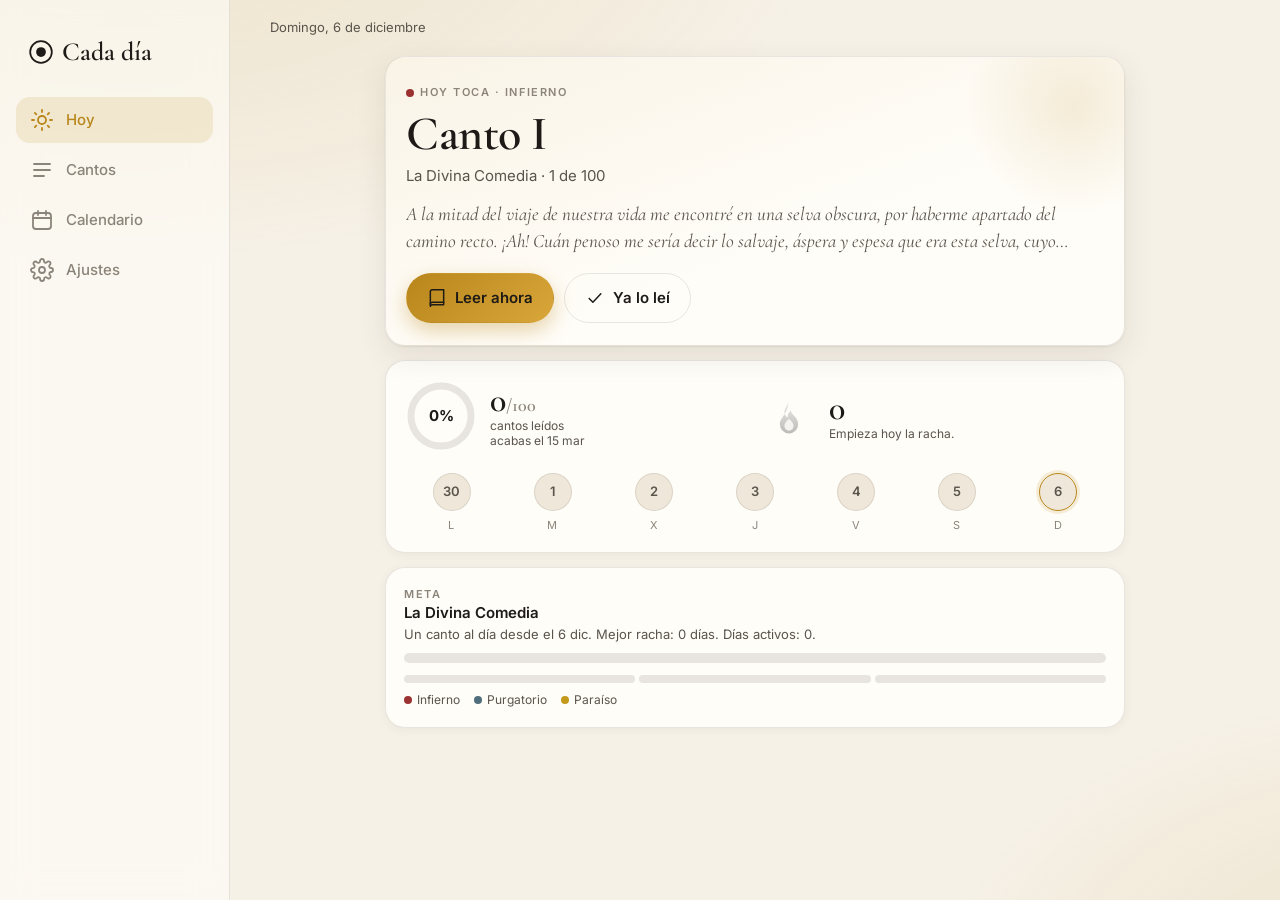
==== index.html @ b0aab3cf "deploy: rutina@76e5125" ====
<!doctype html>
<html lang="es">
<head>
  <meta charset="utf-8">
  <meta name="viewport" content="width=device-width, initial-scale=1, viewport-fit=cover">
  <title>Cada día</title>
  <meta name="description" content="Una cosa cada día. Un canto de la Divina Comedia hoy; lo que quieras mañana.">
  <meta name="theme-color" content="#f6f1e7" media="(prefers-color-scheme: light)">
  <meta name="theme-color" content="#14120f" media="(prefers-color-scheme: dark)">
  <meta name="mobile-web-app-capable" content="yes">
  <meta name="apple-mobile-web-app-capable" content="yes">
  <meta name="apple-mobile-web-app-status-bar-style" content="black-translucent">
  <meta name="apple-mobile-web-app-title" content="Cada día">
  <link rel="manifest" href="manifest.webmanifest">
  <link rel="icon" href="iconos/icono.svg" type="image/svg+xml">
  <link rel="apple-touch-icon" href="iconos/icono-180.png">
  <link rel="preconnect" href="https://fonts.googleapis.com">
  <link rel="preconnect" href="https://fonts.gstatic.com" crossorigin>
  <link href="https://fonts.googleapis.com/css2?family=Cormorant+Garamond:ital,wght@0,400;0,500;0,600;0,700;1,400;1,500&family=Inter:wght@400;500;600;700&display=swap" rel="stylesheet">
  <link rel="stylesheet" href="css/estilos.css">
</head>
<body>
  <div id="app" class="app" aria-live="polite">
    <div class="cargando"><div class="cargando__anillo"></div><p>Cada día</p></div>
  </div>
  <canvas id="confeti" class="confeti" aria-hidden="true"></canvas>
  <script type="module" src="js/app.js"></script>
</body>
</html>
---- css/estilos.css ----
/* ============================================================
   Cada día — hoja de estilos
   Mobile-first. Escritorio a partir de 900px (barra lateral).
   ============================================================ */

:root {
  --fondo: #f6f1e7;
  --fondo-2: #efe8da;
  --tarjeta: #fffdf8;
  --tinta: #1d1a17;
  --tinta-2: #5a544c;
  --tinta-3: #8b847a;
  --linea: rgba(29, 26, 23, 0.10);
  --oro: #b8861b;
  --oro-2: #d9a63a;
  --oro-suave: rgba(184, 134, 27, 0.14);
  --infierno: #9b3131;
  --purgatorio: #4f6d7a;
  --paraiso: #c39a1c;
  --exito: #3f7d4e;
  --sombra: 0 10px 30px rgba(61, 45, 15, 0.10), 0 1px 2px rgba(61, 45, 15, 0.08);
  --sombra-suave: 0 2px 10px rgba(61, 45, 15, 0.06);
  --radio: 20px;
  --radio-sm: 12px;
  --fuente-ui: "Inter", system-ui, -apple-system, "Segoe UI", sans-serif;
  --fuente-lectura: "Cormorant Garamond", "Iowan Old Style", Georgia, serif;
  --escala-lectura: 1;
  --safe-abajo: env(safe-area-inset-bottom, 0px);
  --safe-arriba: env(safe-area-inset-top, 0px);
  color-scheme: light;
}

@media (prefers-color-scheme: dark) {
  :root:not([data-tema="claro"]) {
    --fondo: #14120f;
    --fondo-2: #1c1915;
    --tarjeta: #201d18;
    --tinta: #efe7d6;
    --tinta-2: #b8ae9c;
    --tinta-3: #7f776a;
    --linea: rgba(239, 231, 214, 0.10);
    --oro: #d9a63a;
    --oro-2: #f0c25a;
    --oro-suave: rgba(217, 166, 58, 0.16);
    --infierno: #d05555;
    --purgatorio: #7fa3b3;
    --paraiso: #e6bd45;
    --exito: #6fb37f;
    --sombra: 0 10px 30px rgba(0, 0, 0, 0.45), 0 1px 2px rgba(0, 0, 0, 0.4);
    --sombra-suave: 0 2px 10px rgba(0, 0, 0, 0.3);
    color-scheme: dark;
  }
}
:root[data-tema="oscuro"] {
  --fondo: #14120f;
  --fondo-2: #1c1915;
  --tarjeta: #201d18;
  --tinta: #efe7d6;
  --tinta-2: #b8ae9c;
  --tinta-3: #7f776a;
  --linea: rgba(239, 231, 214, 0.10);
  --oro: #d9a63a;
  --oro-2: #f0c25a;
  --oro-suave: rgba(217, 166, 58, 0.16);
  --infierno: #d05555;
  --purgatorio: #7fa3b3;
  --paraiso: #e6bd45;
  --exito: #6fb37f;
  --sombra: 0 10px 30px rgba(0, 0, 0, 0.45), 0 1px 2px rgba(0, 0, 0, 0.4);
  --sombra-suave: 0 2px 10px rgba(0, 0, 0, 0.3);
  color-scheme: dark;
}

* { box-sizing: border-box; }
html { -webkit-text-size-adjust: 100%; }
body {
  margin: 0;
  background: var(--fondo);
  color: var(--tinta);
  font-family: var(--fuente-ui);
  font-size: 16px;
  line-height: 1.5;
  min-height: 100dvh;
  overscroll-behavior-y: none;
  -webkit-font-smoothing: antialiased;
}
body::before {
  /* textura de papel sutil */
  content: "";
  position: fixed; inset: 0; pointer-events: none; z-index: 0;
  background:
    radial-gradient(1200px 600px at 10% -10%, var(--oro-suave), transparent 60%),
    radial-gradient(800px 500px at 110% 110%, var(--oro-suave), transparent 60%);
  opacity: .9;
}
a { color: inherit; }
button { font: inherit; color: inherit; }
h1, h2, h3 { margin: 0; font-weight: 600; letter-spacing: -0.01em; }
p { margin: 0; }

.app { position: relative; z-index: 1; min-height: 100dvh; display: flex; flex-direction: column; }

/* ---------- carga ---------- */
.cargando { flex: 1; display: grid; place-items: center; gap: 12px; color: var(--tinta-3); font-family: var(--fuente-lectura); font-size: 22px; }
.cargando__anillo { width: 44px; height: 44px; border-radius: 50%; border: 3px solid var(--linea); border-top-color: var(--oro); animation: girar 1s linear infinite; }
@keyframes girar { to { transform: rotate(360deg); } }

/* ---------- estructura ---------- */
.capa { flex: 1; display: flex; flex-direction: column; }
.cabecera {
  position: sticky; top: 0; z-index: 5;
  padding: calc(10px + var(--safe-arriba)) 16px 10px;
  display: flex; align-items: center; justify-content: space-between; gap: 12px;
  background: color-mix(in srgb, var(--fondo) 82%, transparent);
  backdrop-filter: blur(14px); -webkit-backdrop-filter: blur(14px);
}
.cabecera__marca { font-family: var(--fuente-lectura); font-size: 22px; font-weight: 600; letter-spacing: 0.01em; display: flex; align-items: center; gap: 8px; }
.cabecera__marca svg { width: 22px; height: 22px; }
.cabecera__fecha { font-size: 13px; color: var(--tinta-2); }

.contenido { flex: 1; padding: 8px 16px calc(96px + var(--safe-abajo)); max-width: 720px; width: 100%; margin: 0 auto; }
.contenido--lectura { max-width: 680px; }

.vista { animation: aparecer .35s cubic-bezier(.2,.8,.2,1) both; }
@keyframes aparecer { from { opacity: 0; transform: translateY(10px); } to { opacity: 1; transform: none; } }

/* ---------- navegación ---------- */
.nav {
  position: fixed; left: 0; right: 0; bottom: 0; z-index: 6;
  display: flex; justify-content: space-around; align-items: stretch;
  padding: 6px 8px calc(8px + var(--safe-abajo));
  background: color-mix(in srgb, var(--tarjeta) 88%, transparent);
  backdrop-filter: blur(16px); -webkit-backdrop-filter: blur(16px);
  border-top: 1px solid var(--linea);
}
.nav__item {
  flex: 1; display: flex; flex-direction: column; align-items: center; gap: 3px;
  padding: 6px 4px; border: 0; background: none; border-radius: 14px;
  font-size: 11px; font-weight: 500; color: var(--tinta-3); cursor: pointer;
  transition: color .2s, transform .2s;
  -webkit-tap-highlight-color: transparent;
}
.nav__item svg { width: 24px; height: 24px; transition: transform .25s cubic-bezier(.34,1.56,.64,1); }
.nav__item.activo { color: var(--oro); }
.nav__item.activo svg { transform: translateY(-2px) scale(1.08); }
.nav__item:active svg { transform: scale(.9); }

/* ---------- tarjetas ---------- */
.tarjeta {
  background: var(--tarjeta); border-radius: var(--radio); box-shadow: var(--sombra-suave);
  border: 1px solid var(--linea); padding: 18px;
}
.tarjeta + .tarjeta, .bloque + .bloque { margin-top: 14px; }
.tarjeta--hero {
  position: relative; overflow: hidden; padding: 22px 20px;
  box-shadow: var(--sombra);
  background:
    linear-gradient(160deg, color-mix(in srgb, var(--tarjeta) 92%, var(--oro)) 0%, var(--tarjeta) 60%);
}
.tarjeta--hero::after {
  content: ""; position: absolute; right: -60px; top: -60px; width: 220px; height: 220px; border-radius: 50%;
  background: radial-gradient(circle, var(--oro-suave), transparent 70%); pointer-events: none;
}
.etiqueta { font-size: 11px; font-weight: 600; letter-spacing: .14em; text-transform: uppercase; color: var(--tinta-3); }
.etiqueta--seccion { display: inline-flex; align-items: center; gap: 6px; }
.etiqueta--seccion::before { content: ""; width: 8px; height: 8px; border-radius: 50%; background: var(--color-seccion, var(--oro)); }

.hero__titulo { font-family: var(--fuente-lectura); font-size: 40px; line-height: 1.05; font-weight: 600; margin-top: 6px; }
.hero__sub { color: var(--tinta-2); margin-top: 6px; font-size: 15px; }
.hero__extracto { font-family: var(--fuente-lectura); font-size: 19px; line-height: 1.4; color: var(--tinta-2); margin-top: 14px; font-style: italic; display: -webkit-box; -webkit-line-clamp: 3; -webkit-box-orient: vertical; overflow: hidden; }
.hero__acciones { display: flex; gap: 10px; margin-top: 18px; flex-wrap: wrap; }

.boton {
  display: inline-flex; align-items: center; justify-content: center; gap: 8px;
  padding: 13px 20px; border-radius: 999px; border: 1px solid transparent; cursor: pointer;
  font-weight: 600; font-size: 15px; transition: transform .15s, box-shadow .2s, background .2s, opacity .2s;
  -webkit-tap-highlight-color: transparent; text-decoration: none;
}
.boton:active { transform: scale(.97); }
.boton--primario { background: var(--tinta); color: var(--fondo); box-shadow: 0 8px 20px rgba(0,0,0,.18); }
.boton--primario:hover { transform: translateY(-1px); box-shadow: 0 12px 26px rgba(0,0,0,.22); }
.boton--oro { background: linear-gradient(135deg, var(--oro), var(--oro-2)); color: #1d1a17; box-shadow: 0 8px 20px rgba(184,134,27,.35); }
.boton--secundario { background: transparent; border-color: var(--linea); color: var(--tinta); }
.boton--secundario:hover { background: var(--oro-suave); }
.boton--peligro { background: transparent; border-color: color-mix(in srgb, var(--infierno) 40%, transparent); color: var(--infierno); }
.boton--bloque { width: 100%; padding: 16px 20px; font-size: 16px; }
.boton[disabled] { opacity: .5; pointer-events: none; }
.boton svg { width: 20px; height: 20px; }

/* ---------- estadísticas ---------- */
.stats { display: grid; grid-template-columns: 1fr 1fr; gap: 12px; }
.stat { display: flex; align-items: center; gap: 12px; }
.stat__num { font-family: var(--fuente-lectura); font-size: 34px; font-weight: 600; line-height: 1; }
.stat__txt { font-size: 12px; color: var(--tinta-2); line-height: 1.25; }

.anillo { position: relative; width: 74px; height: 74px; flex: none; }
.anillo svg { width: 100%; height: 100%; transform: rotate(-90deg); }
.anillo circle { fill: none; stroke-width: 7; stroke-linecap: round; }
.anillo__fondo { stroke: var(--linea); }
.anillo__valor { stroke: url(#gradOro); transition: stroke-dashoffset 1.1s cubic-bezier(.2,.8,.2,1); }
.anillo__centro { position: absolute; inset: 0; display: grid; place-items: center; font-weight: 700; font-size: 15px; }

.llama { position: relative; width: 56px; height: 56px; flex: none; display: grid; place-items: center; }
.llama svg { width: 44px; height: 44px; filter: drop-shadow(0 4px 10px rgba(217,120,40,.35)); animation: llamear 1.8s ease-in-out infinite; transform-origin: 50% 90%; }
.llama--apagada svg { filter: grayscale(1) opacity(.45); animation: none; }
@keyframes llamear { 0%,100% { transform: scale(1) rotate(-1.5deg); } 50% { transform: scale(1.06) rotate(1.5deg); } }

/* ---------- semana ---------- */
.semana { display: grid; grid-template-columns: repeat(7, 1fr); gap: 6px; margin-top: 4px; }
.dia { display: flex; flex-direction: column; align-items: center; gap: 6px; font-size: 11px; color: var(--tinta-3); text-transform: uppercase; letter-spacing: .06em; }
.dia__marca {
  width: 38px; height: 38px; border-radius: 50%; display: grid; place-items: center;
  border: 1.5px solid var(--linea); color: var(--tinta-2); font-size: 13px; font-weight: 600; letter-spacing: 0;
  background: var(--fondo-2); transition: transform .3s cubic-bezier(.34,1.56,.64,1), background .3s, color .3s;
  animation: entrar .4s both;
}
.dia__marca svg { width: 18px; height: 18px; }
.dia--hecho .dia__marca { background: linear-gradient(135deg, var(--oro), var(--oro-2)); border-color: transparent; color: #1d1a17; }
.dia--hoy .dia__marca { border-color: var(--oro); box-shadow: 0 0 0 3px var(--oro-suave); }
.dia--futuro .dia__marca { opacity: .4; }
@keyframes entrar { from { transform: scale(.6); opacity: 0; } to { transform: scale(1); opacity: 1; } }

/* ---------- lista ---------- */
.seccion-titulo { display: flex; align-items: baseline; justify-content: space-between; margin: 22px 4px 10px; }
.seccion-titulo h2 { font-family: var(--fuente-lectura); font-size: 26px; }
.seccion-titulo span { font-size: 13px; color: var(--tinta-3); }
.lista { display: flex; flex-direction: column; gap: 8px; }
.item {
  display: flex; align-items: center; gap: 14px; padding: 12px 14px; border-radius: var(--radio-sm);
  background: var(--tarjeta); border: 1px solid var(--linea); cursor: pointer; text-align: left; width: 100%;
  transition: transform .15s, box-shadow .2s, border-color .2s;
  -webkit-tap-highlight-color: transparent;
}
.item:hover { box-shadow: var(--sombra-suave); border-color: color-mix(in srgb, var(--oro) 40%, transparent); }
.item:active { transform: scale(.985); }
.item--hoy { border-color: var(--oro); box-shadow: 0 0 0 3px var(--oro-suave); }
.item__num { font-family: var(--fuente-lectura); font-size: 22px; font-weight: 600; width: 36px; text-align: center; color: var(--tinta-2); flex: none; }
.item__cuerpo { flex: 1; min-width: 0; }
.item__titulo { font-weight: 600; font-size: 15px; }
.item__meta { font-size: 12px; color: var(--tinta-3); }
.check {
  width: 30px; height: 30px; border-radius: 50%; border: 1.5px solid var(--linea); display: grid; place-items: center; flex: none;
  color: transparent; background: var(--fondo-2); transition: background .25s, border-color .25s, transform .3s cubic-bezier(.34,1.56,.64,1);
}
.check svg { width: 16px; height: 16px; }
.check--hecho { background: var(--exito); border-color: var(--exito); color: #fff; }
.check--pop { animation: pop .5s cubic-bezier(.34,1.56,.64,1); }
@keyframes pop { 0% { transform: scale(.4); } 60% { transform: scale(1.25); } 100% { transform: scale(1); } }

/* ---------- lectura ---------- */
.lectura__cab { display: flex; align-items: center; gap: 10px; margin-bottom: 8px; }
.boton-icono { width: 42px; height: 42px; border-radius: 50%; border: 1px solid var(--linea); background: var(--tarjeta); display: grid; place-items: center; cursor: pointer; flex: none; transition: background .2s, transform .15s; }
.boton-icono:active { transform: scale(.92); }
.boton-icono svg { width: 20px; height: 20px; }
.lectura__titulo { font-family: var(--fuente-lectura); font-size: 44px; line-height: 1; font-weight: 600; margin-top: 6px; }
.lectura__sub { color: var(--tinta-2); margin-top: 4px; }
.lectura__texto { margin-top: 26px; font-family: var(--fuente-lectura); font-size: calc(21px * var(--escala-lectura)); line-height: 1.55; }
.lectura__texto p { margin: 0 0 1.1em; text-wrap: pretty; hyphens: auto; }
.lectura__texto p:first-child::first-letter {
  font-size: 3.1em; float: left; line-height: .85; padding: 4px 8px 0 0; color: var(--oro); font-weight: 600;
}
.nota-ref { font-size: .55em; line-height: 0; vertical-align: super; }
.nota-ref a { color: var(--oro); text-decoration: none; font-weight: 600; padding: 0 2px; }
.lectura__notas { margin: 26px 0 0; padding: 16px 0 0 1.4em; border-top: 1px dashed var(--linea); font-size: 14px; color: var(--tinta-2); line-height: 1.45; }
.lectura__notas li { margin-bottom: 8px; padding: 2px 6px; border-radius: 6px; transition: background .4s; }
.lectura__notas li::marker { color: var(--oro); font-weight: 600; }
.lectura__notas li.nota-activa { background: var(--oro-suave); }
.lectura__pie { margin-top: 30px; padding-top: 20px; border-top: 1px solid var(--linea); display: flex; flex-direction: column; gap: 12px; }
.lectura__hecho { display: flex; align-items: center; gap: 10px; color: var(--exito); font-weight: 600; }
.lectura__navs { display: flex; justify-content: space-between; gap: 10px; }
.progreso-lectura { position: fixed; top: 0; left: 0; height: 3px; background: linear-gradient(90deg, var(--oro), var(--oro-2)); width: 0; z-index: 7; transition: width .1s linear; }
.control-letra { display: inline-flex; gap: 4px; margin-left: auto; }

/* ---------- calendario ---------- */
.calendario__cab { display: flex; align-items: center; justify-content: space-between; margin-bottom: 12px; }
.calendario__mes { font-family: var(--fuente-lectura); font-size: 26px; font-weight: 600; }
.calendario__grid { display: grid; grid-template-columns: repeat(7, 1fr); gap: 6px; }
.calendario__dow { text-align: center; font-size: 11px; color: var(--tinta-3); text-transform: uppercase; letter-spacing: .08em; padding-bottom: 4px; }
.celda { aspect-ratio: 1; border-radius: 12px; display: grid; place-items: center; font-size: 13px; font-weight: 500; color: var(--tinta-2); background: var(--fondo-2); border: 1px solid transparent; position: relative; animation: entrar .35s both; }
.celda--vacia { background: transparent; }
.celda--hecho { background: linear-gradient(135deg, var(--oro), var(--oro-2)); color: #1d1a17; font-weight: 700; }
.celda--hoy { border-color: var(--oro); box-shadow: 0 0 0 2px var(--oro-suave); }
.celda--futuro { opacity: .35; }
.celda--fallo { background: color-mix(in srgb, var(--infierno) 12%, var(--fondo-2)); }
.celda__pts { position: absolute; bottom: 4px; font-size: 9px; opacity: .8; }

.meta-resumen { display: grid; grid-template-columns: 1fr 1fr 1fr; gap: 10px; text-align: center; }
.meta-resumen .stat__num { font-size: 28px; }
.meta-resumen .stat__txt { font-size: 11px; }

.barra { height: 10px; border-radius: 999px; background: var(--linea); overflow: hidden; margin-top: 10px; }
.barra__valor { height: 100%; width: 0; border-radius: 999px; background: linear-gradient(90deg, var(--oro), var(--oro-2)); transition: width 1.2s cubic-bezier(.2,.8,.2,1); }
.barra-secciones { display: flex; gap: 4px; margin-top: 12px; }
.barra-secciones > div { flex: 1; height: 8px; border-radius: 999px; background: var(--linea); overflow: hidden; }
.barra-secciones > div > i { display: block; height: 100%; width: 0; background: var(--color-seccion); transition: width 1.2s cubic-bezier(.2,.8,.2,1); }
.leyenda { display: flex; gap: 14px; margin-top: 8px; font-size: 12px; color: var(--tinta-2); flex-wrap: wrap; }
.leyenda span::before { content: ""; display: inline-block; width: 8px; height: 8px; border-radius: 50%; background: var(--color-seccion); margin-right: 5px; }

/* ---------- ajustes ---------- */
.campo { display: flex; align-items: center; justify-content: space-between; gap: 12px; padding: 12px 0; border-bottom: 1px solid var(--linea); }
.campo:last-child { border-bottom: 0; }
.campo__txt { flex: 1; }
.campo__titulo { font-weight: 600; font-size: 15px; }
.campo__desc { font-size: 12px; color: var(--tinta-3); margin-top: 2px; }
.campo input[type="time"], .campo select, .campo input[type="text"], .campo input[type="password"] {
  font: inherit; padding: 8px 12px; border-radius: 10px; border: 1px solid var(--linea); background: var(--fondo-2); color: var(--tinta); max-width: 200px;
}
.campo input[type="text"], .campo input[type="password"] { width: 100%; max-width: none; }
.campo--columna { flex-direction: column; align-items: stretch; }
.interruptor { position: relative; width: 50px; height: 30px; border-radius: 999px; background: var(--linea); border: 0; cursor: pointer; transition: background .25s; flex: none; }
.interruptor::after { content: ""; position: absolute; top: 3px; left: 3px; width: 24px; height: 24px; border-radius: 50%; background: #fff; box-shadow: 0 1px 4px rgba(0,0,0,.3); transition: transform .25s cubic-bezier(.34,1.56,.64,1); }
.interruptor[aria-checked="true"] { background: var(--exito); }
.interruptor[aria-checked="true"]::after { transform: translateX(20px); }
.nota { font-size: 13px; color: var(--tinta-2); line-height: 1.45; }
.nota--aviso { padding: 10px 12px; border-radius: 10px; background: var(--oro-suave); }
.nota--error { background: color-mix(in srgb, var(--infierno) 12%, transparent); color: var(--infierno); }
.nota code { font-size: 12px; background: var(--fondo-2); padding: 1px 5px; border-radius: 4px; }

/* ---------- toast ---------- */
.toast {
  position: fixed; left: 50%; bottom: calc(92px + var(--safe-abajo)); transform: translateX(-50%) translateY(20px);
  background: var(--tinta); color: var(--fondo); padding: 12px 18px; border-radius: 999px; font-size: 14px; font-weight: 500;
  box-shadow: var(--sombra); opacity: 0; transition: opacity .25s, transform .3s cubic-bezier(.2,.8,.2,1); z-index: 20; pointer-events: none; max-width: calc(100vw - 32px); text-align: center;
}
.toast.visible { opacity: 1; transform: translateX(-50%) translateY(0); }

/* ---------- celebración ---------- */
.confeti { position: fixed; inset: 0; pointer-events: none; z-index: 30; width: 100%; height: 100%; }
.celebracion { text-align: center; padding: 30px 20px; }
.celebracion__icono { font-size: 64px; animation: saltar 1s cubic-bezier(.34,1.56,.64,1) both; }
.celebracion h2 { font-family: var(--fuente-lectura); font-size: 34px; margin-top: 8px; }
@keyframes saltar { 0% { transform: scale(0) rotate(-20deg); } 70% { transform: scale(1.15) rotate(5deg); } 100% { transform: scale(1) rotate(0); } }

.vacio { text-align: center; color: var(--tinta-3); padding: 40px 20px; font-family: var(--fuente-lectura); font-size: 20px; }
.oculto { display: none !important; }
.fila { display: flex; gap: 10px; align-items: center; flex-wrap: wrap; }
.grow { flex: 1; }
.mt { margin-top: 14px; }

/* ---------- escritorio ---------- */
@media (min-width: 900px) {
  .app { flex-direction: row; }
  .nav {
    position: sticky; top: 0; bottom: auto; height: 100dvh; width: 230px; flex: none;
    flex-direction: column; justify-content: flex-start; gap: 4px; padding: 28px 16px;
    border-top: 0; border-right: 1px solid var(--linea); background: color-mix(in srgb, var(--tarjeta) 60%, transparent);
  }
  .nav__marca { font-family: var(--fuente-lectura); font-size: 26px; font-weight: 600; padding: 4px 12px 22px; display: flex; align-items: center; gap: 8px; }
  .nav__marca svg { width: 26px; height: 26px; }
  .nav__item { flex: none; flex-direction: row; gap: 12px; padding: 11px 14px; font-size: 15px; justify-content: flex-start; }
  .nav__item.activo { background: var(--oro-suave); }
  .nav__item.activo svg { transform: none; }
  .capa { flex: 1; min-width: 0; }
  .cabecera { padding: 18px 40px 10px; background: transparent; backdrop-filter: none; }
  .cabecera__marca { display: none; }
  .contenido { padding: 8px 40px 60px; max-width: 820px; }
  .contenido--lectura { max-width: 720px; }
  .hero__titulo { font-size: 48px; }
  .lectura__titulo { font-size: 54px; }
  .lectura__texto { font-size: calc(23px * var(--escala-lectura)); }
  .stats { grid-template-columns: 1fr 1fr; }
  .toast { bottom: 30px; }
}
@media (max-width: 899px) { .nav__marca { display: none; } }

@media (prefers-reduced-motion: reduce) {
  *, *::before, *::after { animation-duration: .01ms !important; transition-duration: .01ms !important; }
}
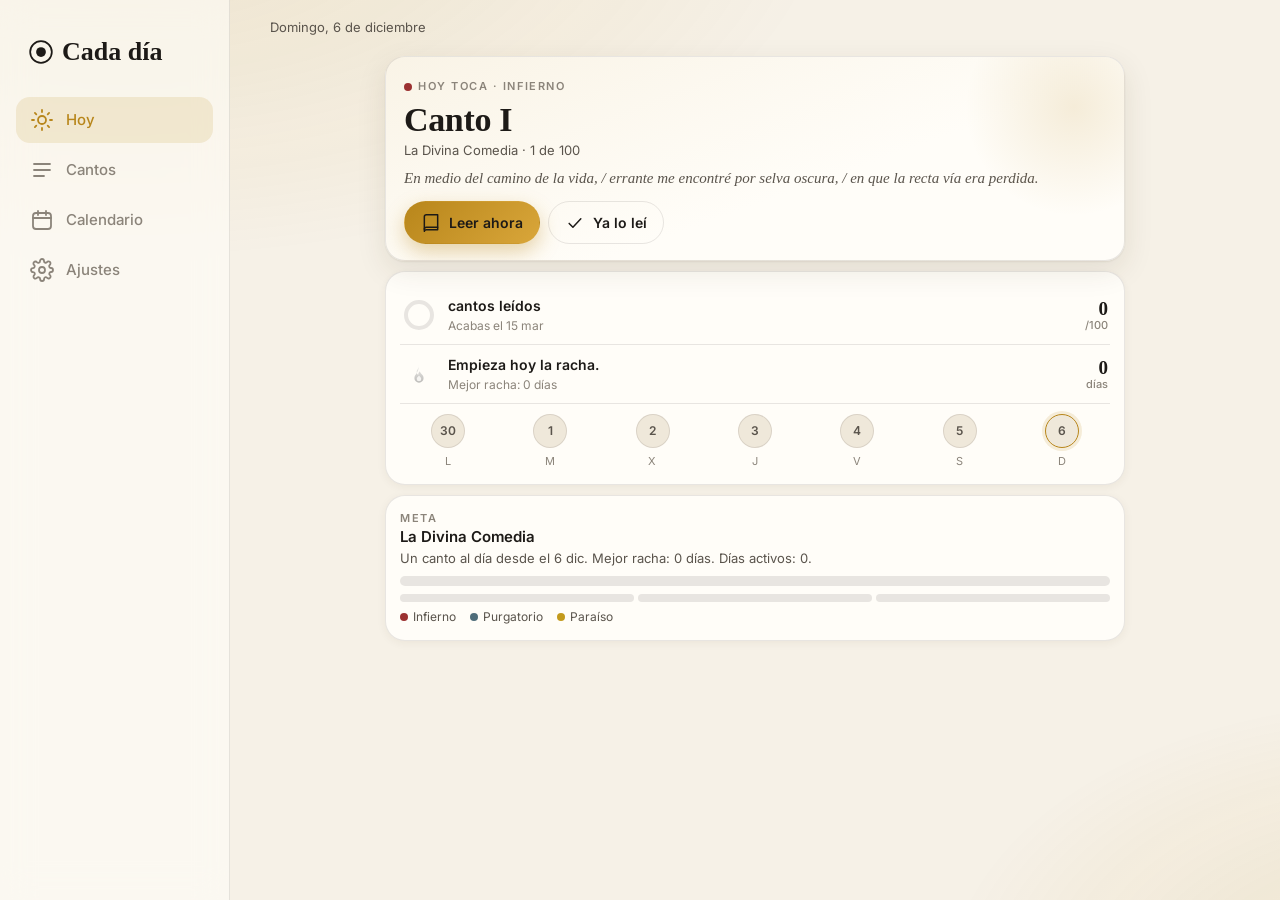
==== commit b24a952a: "deploy: rutina@e679e88" ====
--- a/index.html
+++ b/index.html
@@ -16,7 +16,7 @@
   <link rel="apple-touch-icon" href="iconos/icono-180.png">
   <link rel="preconnect" href="https://fonts.googleapis.com">
   <link rel="preconnect" href="https://fonts.gstatic.com" crossorigin>
-  <link href="https://fonts.googleapis.com/css2?family=Cormorant+Garamond:ital,wght@0,400;0,500;0,600;0,700;1,400;1,500&family=Inter:wght@400;500;600;700&display=swap" rel="stylesheet">
+  <link href="https://fonts.googleapis.com/css2?family=Inter:wght@400;500;600;700&display=swap" rel="stylesheet">
   <link rel="stylesheet" href="css/estilos.css">
 </head>
 <body>
--- a/css/estilos.css
+++ b/css/estilos.css
@@ -23,7 +23,7 @@
   --radio: 20px;
   --radio-sm: 12px;
   --fuente-ui: "Inter", system-ui, -apple-system, "Segoe UI", sans-serif;
-  --fuente-lectura: "Cormorant Garamond", "Iowan Old Style", Georgia, serif;
+  --fuente-lectura: Georgia, "Times New Roman", serif; /* la misma letra que Laudes */
   --escala-lectura: 1;
   --safe-abajo: env(safe-area-inset-bottom, 0px);
   --safe-arriba: env(safe-area-inset-top, 0px);
@@ -152,7 +152,7 @@
 }
 .tarjeta + .tarjeta, .bloque + .bloque { margin-top: 14px; }
 .tarjeta--hero {
-  position: relative; overflow: hidden; padding: 22px 20px;
+  position: relative; overflow: hidden; padding: 16px 18px;
   box-shadow: var(--sombra);
   background:
     linear-gradient(160deg, color-mix(in srgb, var(--tarjeta) 92%, var(--oro)) 0%, var(--tarjeta) 60%);
@@ -165,10 +165,10 @@
 .etiqueta--seccion { display: inline-flex; align-items: center; gap: 6px; }
 .etiqueta--seccion::before { content: ""; width: 8px; height: 8px; border-radius: 50%; background: var(--color-seccion, var(--oro)); }
 
-.hero__titulo { font-family: var(--fuente-lectura); font-size: 40px; line-height: 1.05; font-weight: 600; margin-top: 6px; }
-.hero__sub { color: var(--tinta-2); margin-top: 6px; font-size: 15px; }
-.hero__extracto { font-family: var(--fuente-lectura); font-size: 19px; line-height: 1.4; color: var(--tinta-2); margin-top: 14px; font-style: italic; display: -webkit-box; -webkit-line-clamp: 3; -webkit-box-orient: vertical; overflow: hidden; }
-.hero__acciones { display: flex; gap: 10px; margin-top: 18px; flex-wrap: wrap; }
+.hero__titulo { font-family: var(--fuente-lectura); font-size: 28px; line-height: 1.1; font-weight: 600; margin-top: 4px; }
+.hero__sub { color: var(--tinta-2); margin-top: 3px; font-size: 13px; }
+.hero__extracto { font-family: var(--fuente-lectura); font-size: 15px; line-height: 1.4; color: var(--tinta-2); margin-top: 8px; font-style: italic; display: -webkit-box; -webkit-line-clamp: 2; -webkit-box-orient: vertical; overflow: hidden; }
+.hero__acciones { display: flex; gap: 8px; margin-top: 12px; flex-wrap: wrap; }
 
 .boton {
   display: inline-flex; align-items: center; justify-content: center; gap: 8px;
@@ -187,15 +187,14 @@
 .boton[disabled] { opacity: .5; pointer-events: none; }
 .boton svg { width: 20px; height: 20px; }
 
-/* ---------- estadísticas ---------- */
-.stats { display: grid; grid-template-columns: 1fr 1fr; gap: 12px; }
-.stat { display: flex; align-items: center; gap: 12px; }
+/* ---------- estadísticas (las usa el resumen de Calendario; en Hoy va todo por .panel-fila) ---------- */
 .stat__num { font-family: var(--fuente-lectura); font-size: 34px; font-weight: 600; line-height: 1; }
 .stat__txt { font-size: 12px; color: var(--tinta-2); line-height: 1.25; }
 
-.anillo { position: relative; width: 74px; height: 74px; flex: none; }
+/* el tamaño lo pone el estilo inline (anillo(pct, texto, tam) en vistas.js) */
+.anillo { position: relative; flex: none; }
 .anillo svg { width: 100%; height: 100%; transform: rotate(-90deg); }
-.anillo circle { fill: none; stroke-width: 7; stroke-linecap: round; }
+.anillo circle { fill: none; stroke-linecap: round; }
 .anillo__fondo { stroke: var(--linea); }
 .anillo__valor { stroke: url(#gradOro); transition: stroke-dashoffset 1.1s cubic-bezier(.2,.8,.2,1); }
 .anillo__centro { position: absolute; inset: 0; display: grid; place-items: center; font-weight: 700; font-size: 15px; }
@@ -203,14 +202,27 @@
 .llama { position: relative; width: 56px; height: 56px; flex: none; display: grid; place-items: center; }
 .llama svg { width: 44px; height: 44px; filter: drop-shadow(0 4px 10px rgba(217,120,40,.35)); animation: llamear 1.8s ease-in-out infinite; transform-origin: 50% 90%; }
 .llama--apagada svg { filter: grayscale(1) opacity(.45); animation: none; }
+/* icono de fila compacta (panel de "Hoy"): mismo dibujo, a tamaño de icono de lista */
+.llama--fila { width: 34px; height: 34px; }
+.llama--fila svg { width: 22px; height: 22px; }
+
+/* ---------- panel compacto (icono + texto + valor), estilo lista densa ---------- */
+.panel-fila { display: flex; align-items: center; gap: 12px; padding: 9px 2px; border-bottom: 1px solid var(--linea); }
+.panel-fila__icono { flex: none; width: 34px; height: 34px; display: grid; place-items: center; }
+.panel-fila__txt { flex: 1; min-width: 0; }
+.panel-fila__titulo { font-size: 14px; font-weight: 600; }
+.panel-fila__sub { font-size: 12px; color: var(--tinta-3); margin-top: 1px; }
+.panel-fila__valor { flex: none; text-align: right; font-family: var(--fuente-lectura); font-weight: 700; font-size: 19px; line-height: 1; }
+.panel-fila__valor span { display: block; font-family: var(--fuente-ui); font-weight: 500; font-size: 11px; color: var(--tinta-3); margin-top: 2px; }
+.panel .semana { margin-top: 10px; }
 @keyframes llamear { 0%,100% { transform: scale(1) rotate(-1.5deg); } 50% { transform: scale(1.06) rotate(1.5deg); } }
 
 /* ---------- semana ---------- */
 .semana { display: grid; grid-template-columns: repeat(7, 1fr); gap: 6px; margin-top: 4px; }
-.dia { display: flex; flex-direction: column; align-items: center; gap: 6px; font-size: 11px; color: var(--tinta-3); text-transform: uppercase; letter-spacing: .06em; }
+.dia { display: flex; flex-direction: column; align-items: center; gap: 5px; font-size: 11px; color: var(--tinta-3); text-transform: uppercase; letter-spacing: .06em; }
 .dia__marca {
-  width: 38px; height: 38px; border-radius: 50%; display: grid; place-items: center;
-  border: 1.5px solid var(--linea); color: var(--tinta-2); font-size: 13px; font-weight: 600; letter-spacing: 0;
+  width: 34px; height: 34px; border-radius: 50%; display: grid; place-items: center;
+  border: 1.5px solid var(--linea); color: var(--tinta-2); font-size: 12px; font-weight: 600; letter-spacing: 0;
   background: var(--fondo-2); transition: transform .3s cubic-bezier(.34,1.56,.64,1), background .3s, color .3s;
   animation: entrar .4s both;
 }
@@ -254,10 +266,61 @@
 .boton-icono svg { width: 20px; height: 20px; }
 .lectura__titulo { font-family: var(--fuente-lectura); font-size: 44px; line-height: 1; font-weight: 600; margin-top: 6px; }
 .lectura__sub { color: var(--tinta-2); margin-top: 4px; }
-.lectura__texto { margin-top: 26px; font-family: var(--fuente-lectura); font-size: calc(21px * var(--escala-lectura)); line-height: 1.55; }
+/* como .prayer-copy de Laudes: Georgia 1.08rem × escala, interletra -0.025em, interlínea 1.62 */
+.lectura__texto { margin-top: 26px; font-family: var(--fuente-lectura); font-size: calc(1.08rem * var(--escala-lectura)); letter-spacing: -0.025em; line-height: 1.62; }
 .lectura__texto p { margin: 0 0 1.1em; text-wrap: pretty; hyphens: auto; }
 .lectura__texto p:first-child::first-letter {
   font-size: 3.1em; float: left; line-height: .85; padding: 4px 8px 0 0; color: var(--oro); font-weight: 600;
+}
+
+/* verso */
+.lectura__texto .estrofa { margin: 0 0 0.9em; }
+.lectura__texto .verso { display: block; padding-left: 1.4em; text-indent: -1.4em; hyphens: manual; }
+
+/* paralelo */
+.lectura__texto[data-paralelo] { touch-action: pan-y pinch-zoom; }
+.paralelo { overflow: hidden; margin: 0 0 0.9em; }
+.paralelo__pista {
+  display: grid;
+  grid-template-columns: 1fr 1fr;
+  width: 200%;
+  transform: translateX(calc((var(--desliz, 0) - 1) * 50%));
+  transition: transform .22s ease-out;
+}
+.lectura__texto[data-paralelo].arrastrando .paralelo__pista {
+  transition: none;
+}
+.paralelo__cara { min-width: 0; }
+.paralelo__cara--original {
+  color: var(--tinta-2);
+  padding-right: 24px; /* hueco entre caras durante el arrastre; el español queda alineado al borde */
+}
+.lectura__texto p.argumento::first-letter {
+  font-size: inherit; float: none; padding: 0; color: inherit; font-weight: inherit;
+}
+.lectura__texto p.argumento {
+  font-style: italic;
+  color: var(--tinta-2);
+  font-size: 0.95em;
+  margin-bottom: 1.1em;
+}
+
+.paralelo-indicador {
+  position: fixed;
+  bottom: calc(92px + var(--safe-abajo));
+  left: 50%;
+  transform: translateX(-50%);
+  background: var(--tinta);
+  color: var(--fondo);
+  padding: 8px 14px;
+  border-radius: 999px;
+  font-size: 12px;
+  font-weight: 500;
+  white-space: nowrap;
+  opacity: 0;
+  pointer-events: none;
+  transition: opacity .25s;
+  z-index: 10;
 }
 .nota-ref { font-size: .55em; line-height: 0; vertical-align: super; }
 .nota-ref a { color: var(--oro); text-decoration: none; font-weight: 600; padding: 0 2px; }
@@ -269,7 +332,12 @@
 .lectura__hecho { display: flex; align-items: center; gap: 10px; color: var(--exito); font-weight: 600; }
 .lectura__navs { display: flex; justify-content: space-between; gap: 10px; }
 .progreso-lectura { position: fixed; top: 0; left: 0; height: 3px; background: linear-gradient(90deg, var(--oro), var(--oro-2)); width: 0; z-index: 7; transition: width .1s linear; }
-.control-letra { display: inline-flex; gap: 4px; margin-left: auto; }
+.control-letra { display: inline-flex; align-items: center; gap: 10px; margin-left: auto; font-size: 13px; color: var(--tinta-2); font-variant-numeric: tabular-nums; }
+.control-letra input[type=range] { width: 150px; accent-color: var(--oro); }
+.control-letra span { min-width: 2ch; text-align: right; }
+.lectura__cab .control-letra input[type=range] { width: 120px; }
+.control-letra__a { font-family: var(--fuente-lectura); font-size: 13px; min-width: 0 !important; }
+.control-letra__a--gr { font-size: 20px; }
 
 /* ---------- calendario ---------- */
 .calendario__cab { display: flex; align-items: center; justify-content: space-between; margin-bottom: 12px; }
@@ -336,6 +404,17 @@
 .fila { display: flex; gap: 10px; align-items: center; flex-wrap: wrap; }
 .grow { flex: 1; }
 .mt { margin-top: 14px; }
+
+/* ---------- Hoy: panel de arriba compacto (racha, fecha, progreso, botones) ----------
+   Pedido de Lucas (27/09/2026): que se vea tan denso como /programas en im-app. Va con
+   alcance a .vista-hoy para no afectar las tarjetas de Lista/Calendario/Ajustes, que no
+   se tocan. */
+.vista-hoy .tarjeta:not(.tarjeta--hero) { padding: 14px; }
+.vista-hoy .tarjeta + .tarjeta, .vista-hoy .bloque + .bloque { margin-top: 10px; }
+.vista-hoy .boton { padding: 10px 16px; font-size: 14px; }
+.vista-hoy .barra { margin-top: 8px; }
+.vista-hoy .barra-secciones { margin-top: 8px; }
+.vista-hoy .leyenda { margin-top: 6px; }
 
 /* ---------- escritorio ---------- */
 @media (min-width: 900px) {
@@ -355,10 +434,9 @@
   .cabecera__marca { display: none; }
   .contenido { padding: 8px 40px 60px; max-width: 820px; }
   .contenido--lectura { max-width: 720px; }
-  .hero__titulo { font-size: 48px; }
+  .hero__titulo { font-size: 34px; }
   .lectura__titulo { font-size: 54px; }
   .lectura__texto { font-size: calc(23px * var(--escala-lectura)); }
-  .stats { grid-template-columns: 1fr 1fr; }
   .toast { bottom: 30px; }
 }
 @media (max-width: 899px) { .nav__marca { display: none; } }
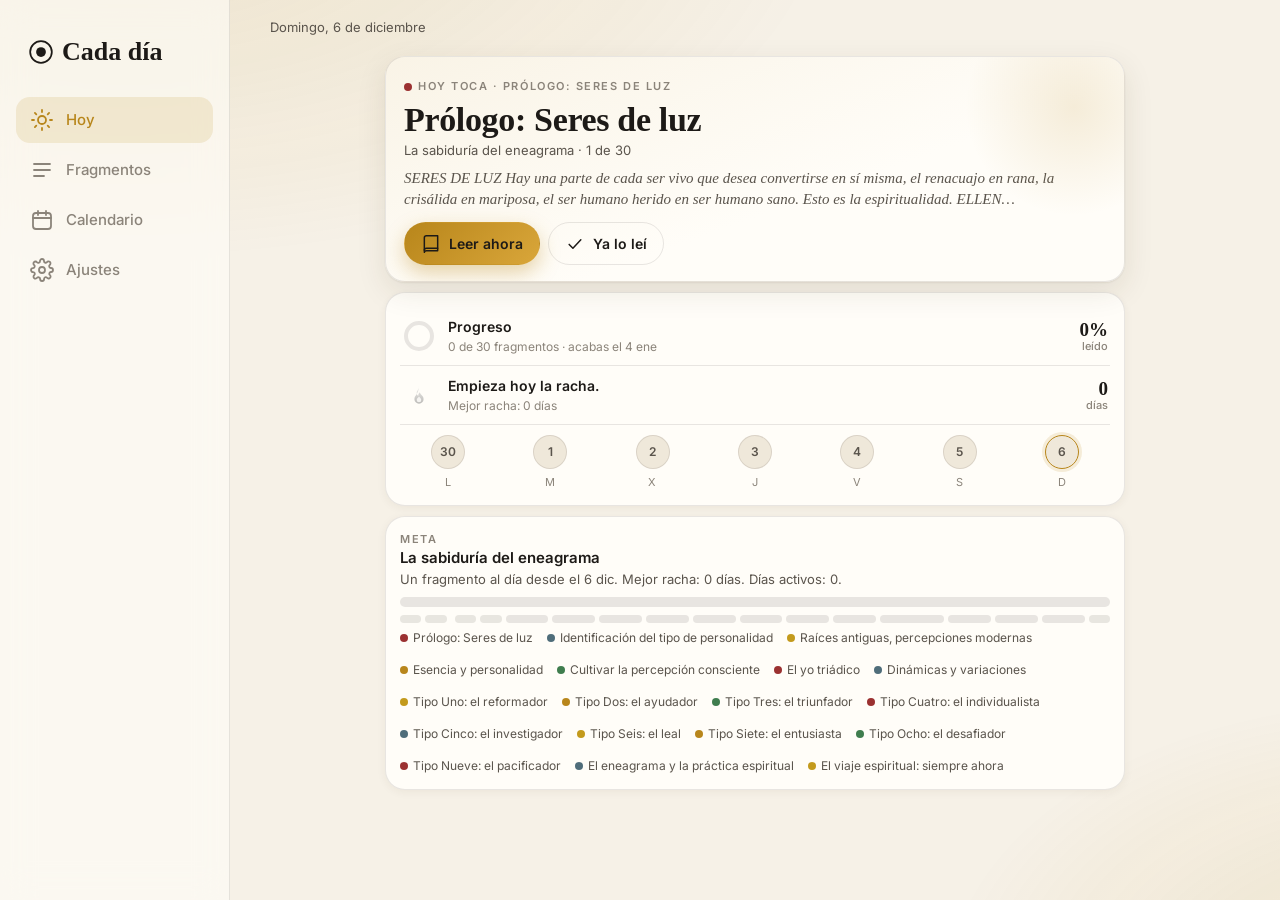
==== commit ea776495: "deploy: cadadia@543493f" ====
--- a/index.html
+++ b/index.html
@@ -4,7 +4,7 @@
   <meta charset="utf-8">
   <meta name="viewport" content="width=device-width, initial-scale=1, viewport-fit=cover">
   <title>Cada día</title>
-  <meta name="description" content="Una cosa cada día. Un canto de la Divina Comedia hoy; lo que quieras mañana.">
+  <meta name="description" content="Una cosa cada día: hoy, un fragmento de lectura; mañana, lo que quieras.">
   <meta name="theme-color" content="#f6f1e7" media="(prefers-color-scheme: light)">
   <meta name="theme-color" content="#14120f" media="(prefers-color-scheme: dark)">
   <meta name="mobile-web-app-capable" content="yes">
--- a/css/estilos.css
+++ b/css/estilos.css
@@ -168,6 +168,7 @@
 .hero__titulo { font-family: var(--fuente-lectura); font-size: 28px; line-height: 1.1; font-weight: 600; margin-top: 4px; }
 .hero__sub { color: var(--tinta-2); margin-top: 3px; font-size: 13px; }
 .hero__extracto { font-family: var(--fuente-lectura); font-size: 15px; line-height: 1.4; color: var(--tinta-2); margin-top: 8px; font-style: italic; display: -webkit-box; -webkit-line-clamp: 2; -webkit-box-orient: vertical; overflow: hidden; }
+.hero__recuperar { margin-top: 8px; font-size: 13px; font-weight: 600; color: var(--oro); }
 .hero__acciones { display: flex; gap: 8px; margin-top: 12px; flex-wrap: wrap; }
 
 .boton {
@@ -348,7 +349,13 @@
 .celda--vacia { background: transparent; }
 .celda--hecho { background: linear-gradient(135deg, var(--oro), var(--oro-2)); color: #1d1a17; font-weight: 700; }
 .celda--hoy { border-color: var(--oro); box-shadow: 0 0 0 2px var(--oro-suave); }
-.celda--futuro { opacity: .35; }
+.celda--futuro { opacity: .55; }
+.celda { overflow: visible; }
+.celda__hito { position: absolute; top: 4px; right: 4px; width: 7px; height: 7px; border-radius: 50%; background: var(--color-seccion); }
+.hitos { display: grid; gap: 6px; }
+.hito { display: flex; justify-content: space-between; gap: 10px; font-size: 13px; padding-left: 12px; position: relative; }
+.hito::before { content: ""; position: absolute; left: 0; top: 6px; width: 7px; height: 7px; border-radius: 50%; background: var(--color-seccion); }
+.hito span { color: var(--tinta-2); text-align: right; }
 .celda--fallo { background: color-mix(in srgb, var(--infierno) 12%, var(--fondo-2)); }
 .celda__pts { position: absolute; bottom: 4px; font-size: 9px; opacity: .8; }
 
